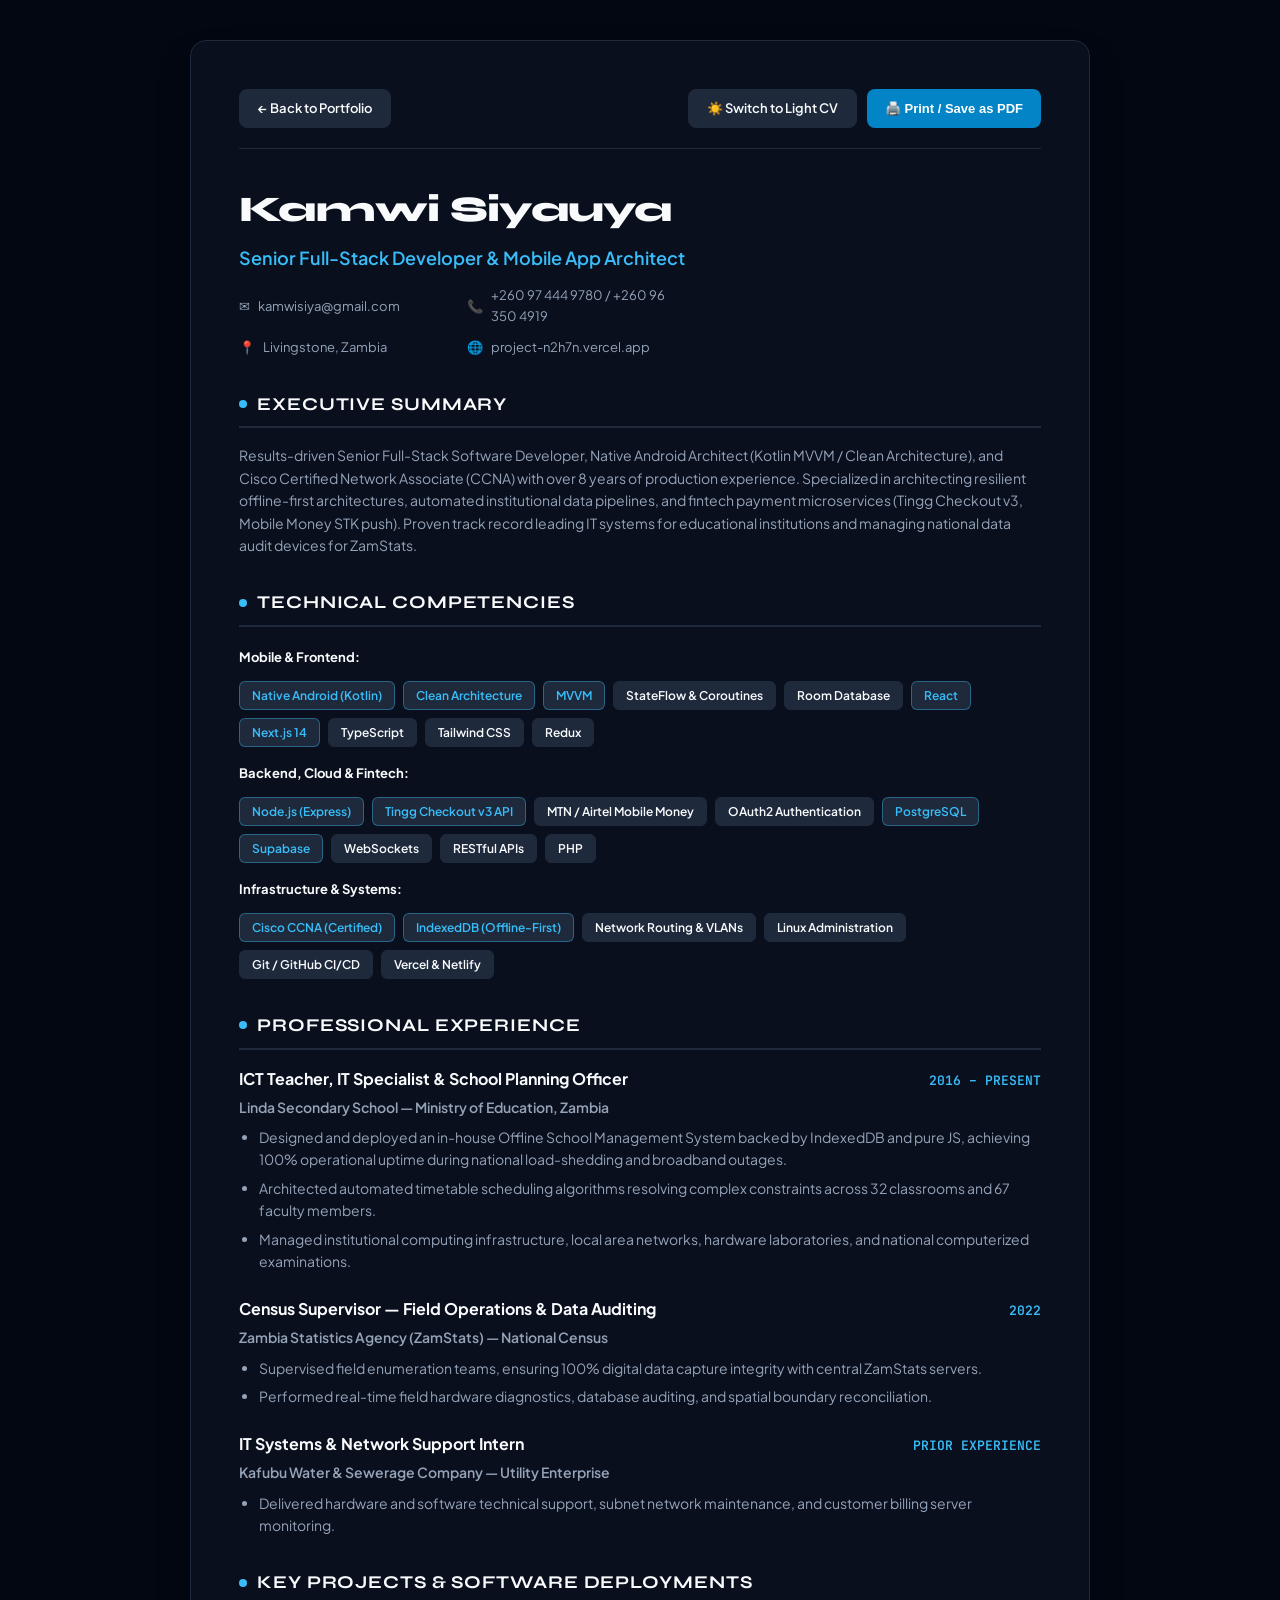
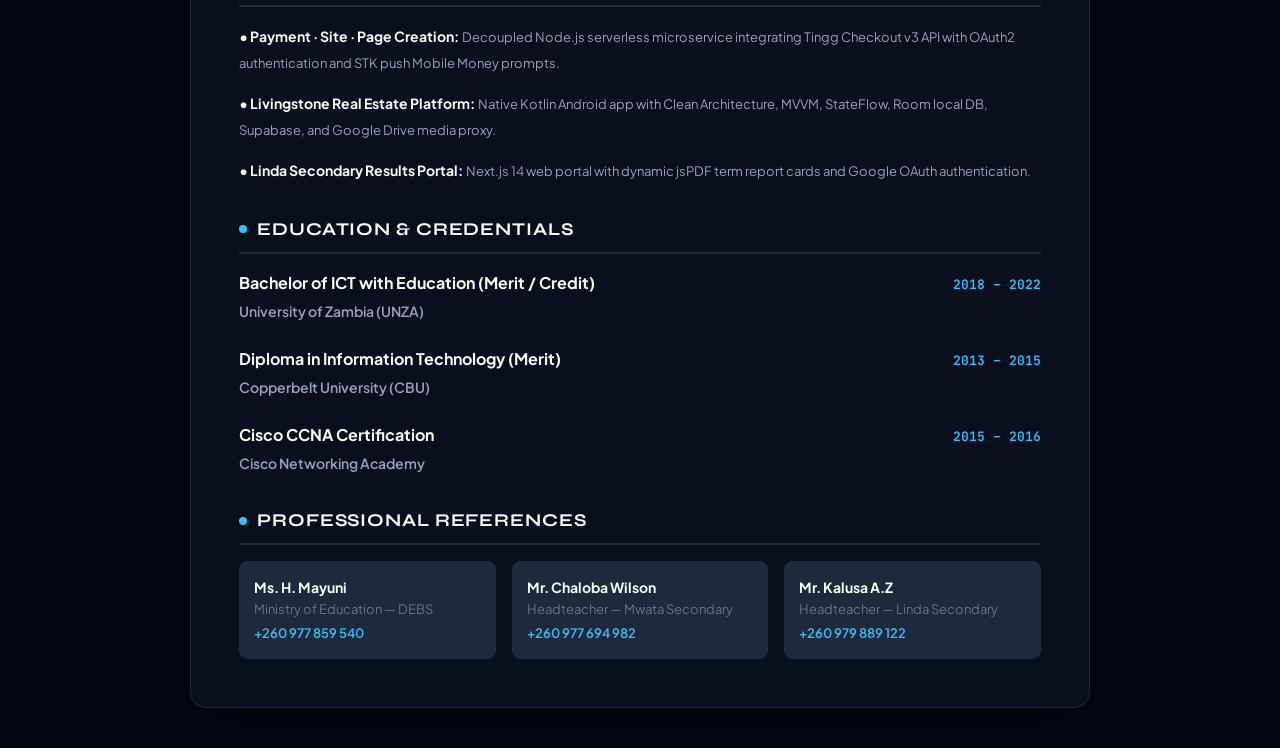
==== cv-dark.html @ 938918e8 "feat: redesign portfolio with dark/light themes, bento grids and filterable projects - add design sy" ====
<!DOCTYPE html>
<html lang="en" data-theme="dark">
<head>
  <meta charset="UTF-8" />
  <meta name="viewport" content="width=device-width, initial-scale=1.0" />
  <title>Executive CV (Dark) | Kamwi Siyauya — Senior Full-Stack Developer</title>
  <link rel="preconnect" href="https://fonts.googleapis.com" />
  <link rel="preconnect" href="https://fonts.gstatic.com" crossorigin />
  <link href="https://fonts.googleapis.com/css2?family=JetBrains+Mono:wght@400;500;600;700&family=Plus+Jakarta+Sans:wght@300;400;500;600;700;800&family=Syne:wght@600;700;800&display=swap" rel="stylesheet" />
  <style>
    :root {
      --bg: #030712;
      --card-bg: #0a0f1d;
      --text-main: #f8fafc;
      --text-sub: #94a3b8;
      --text-muted: #64748b;
      --border: #1e293b;
      --chip-bg: #1e293b;
      --accent: #0284c7;
      --accent-light: #38bdf8;
    }
    * { margin:0; padding:0; box-sizing:border-box; }
    body {
      background: var(--bg);
      color: var(--text-main);
      font-family: 'Plus Jakarta Sans', -apple-system, sans-serif;
      line-height: 1.6;
      padding: 40px 20px;
    }
    .cv-wrapper {
      max-width: 900px;
      margin: 0 auto;
      background: var(--card-bg);
      border: 1px solid var(--border);
      border-radius: 16px;
      padding: 48px;
      box-shadow: 0 20px 40px -15px rgba(0,0,0,0.5);
    }
    .top-actions {
      display: flex;
      justify-content: space-between;
      align-items: center;
      margin-bottom: 32px;
      padding-bottom: 20px;
      border-bottom: 1px solid var(--border);
    }
    .btn {
      display: inline-flex;
      align-items: center;
      gap: 8px;
      padding: 8px 18px;
      font-size: 13px;
      font-weight: 600;
      border-radius: 8px;
      text-decoration: none;
      cursor: pointer;
      transition: all 0.2s;
    }
    .btn-back { background: var(--chip-bg); color: var(--text-main); border: 1px solid var(--border); }
    .btn-print { background: var(--accent); color: #ffffff; border: none; }
    .btn-print:hover { opacity: 0.9; transform: translateY(-1px); }
    
    .cv-header {
      display: flex;
      justify-content: space-between;
      align-items: flex-start;
      flex-wrap: wrap;
      gap: 24px;
      margin-bottom: 32px;
    }
    .cv-name {
      font-family: 'Syne', sans-serif;
      font-size: 36px;
      font-weight: 800;
      letter-spacing: -0.02em;
      color: var(--text-main);
      margin-bottom: 6px;
    }
    .cv-role {
      font-size: 18px;
      font-weight: 600;
      color: var(--accent-light);
      margin-bottom: 12px;
    }
    .contact-grid {
      display: grid;
      grid-template-columns: repeat(auto-fit, minmax(200px, 1fr));
      gap: 10px;
      font-size: 13px;
      color: var(--text-sub);
    }
    .contact-item {
      display: flex;
      align-items: center;
      gap: 8px;
    }
    
    .section-title {
      font-family: 'Syne', sans-serif;
      font-size: 18px;
      font-weight: 700;
      text-transform: uppercase;
      letter-spacing: 0.05em;
      color: var(--text-main);
      border-bottom: 2px solid var(--border);
      padding-bottom: 8px;
      margin: 32px 0 16px;
      display: flex;
      align-items: center;
      gap: 10px;
    }
    .section-title::before {
      content: '';
      display: inline-block;
      width: 8px;
      height: 8px;
      background: var(--accent-light);
      border-radius: 50%;
    }
    
    .job-item, .edu-item {
      margin-bottom: 24px;
    }
    .job-header {
      display: flex;
      justify-content: space-between;
      align-items: baseline;
      flex-wrap: wrap;
      margin-bottom: 4px;
    }
    .job-title {
      font-size: 16px;
      font-weight: 700;
      color: var(--text-main);
    }
    .job-period {
      font-size: 13px;
      font-family: 'JetBrains Mono', monospace;
      color: var(--accent-light);
      font-weight: 600;
    }
    .job-company {
      font-size: 14px;
      font-weight: 600;
      color: var(--text-sub);
      margin-bottom: 8px;
    }
    .job-bullets {
      padding-left: 20px;
      font-size: 14px;
      color: var(--text-sub);
    }
    .job-bullets li { margin-bottom: 6px; }

    .skills-cluster {
      display: flex;
      flex-wrap: wrap;
      gap: 8px;
      margin-top: 12px;
    }
    .skill-badge {
      background: var(--chip-bg);
      border: 1px solid var(--border);
      color: var(--text-main);
      padding: 4px 12px;
      border-radius: 6px;
      font-size: 12px;
      font-weight: 600;
    }
    .skill-badge.highlight {
      border-color: rgba(56, 189, 248, 0.4);
      color: var(--accent-light);
    }

    .ref-cols {
      display: grid;
      grid-template-columns: repeat(auto-fit, minmax(240px, 1fr));
      gap: 16px;
    }
    .ref-box {
      background: var(--chip-bg);
      border: 1px solid var(--border);
      border-radius: 8px;
      padding: 14px;
      font-size: 13px;
    }
    .ref-box strong { color: var(--text-main); display: block; font-size: 14px; }
    .ref-box span { color: var(--text-muted); display: block; margin-bottom: 4px; }

    @media print {
      body { background: #ffffff !important; color: #000000 !important; padding: 0 !important; }
      .cv-wrapper { border: none !important; box-shadow: none !important; padding: 0 !important; max-width: 100% !important; }
      .top-actions { display: none !important; }
      .section-title { border-color: #cbd5e1 !important; color: #0f172a !important; }
      .skill-badge { border: 1px solid #cbd5e1 !important; color: #000 !important; background: transparent !important; }
    }
  </style>
</head>
<body>
  <div class="cv-wrapper">
    <div class="top-actions">
      <a href="index.html" class="btn btn-back">← Back to Portfolio</a>
      <div style="display:flex; gap:10px;">
        <a href="cv-light.html" class="btn btn-back">
          ☀️ Switch to Light CV
        </a>
        <button onclick="window.print()" class="btn btn-print">🖨️ Print / Save as PDF</button>
      </div>
    </div>

    <header class="cv-header">
      <div>
        <h1 class="cv-name">Kamwi Siyauya</h1>
        <div class="cv-role">Senior Full-Stack Developer &amp; Mobile App Architect</div>
        <div class="contact-grid">
          <div class="contact-item"><span>✉</span> kamwisiya@gmail.com</div>
          <div class="contact-item"><span>📞</span> +260 97 444 9780 / +260 96 350 4919</div>
          <div class="contact-item"><span>📍</span> Livingstone, Zambia</div>
          <div class="contact-item"><span>🌐</span> project-n2h7n.vercel.app</div>
        </div>
      </div>
    </header>

    <div class="section-title">Executive Summary</div>
    <p style="font-size:14px; color:var(--text-sub);">
      Results-driven Senior Full-Stack Software Developer, Native Android Architect (Kotlin MVVM / Clean Architecture), and Cisco Certified Network Associate (CCNA) with over 8 years of production experience. Specialized in architecting resilient offline-first architectures, automated institutional data pipelines, and fintech payment microservices (Tingg Checkout v3, Mobile Money STK push). Proven track record leading IT systems for educational institutions and managing national data audit devices for ZamStats.
    </p>

    <div class="section-title">Technical Competencies</div>
    <div style="margin-bottom:12px;">
      <strong style="font-size:13px; color:var(--text-main);">Mobile &amp; Frontend:</strong>
      <div class="skills-cluster">
        <span class="skill-badge highlight">Native Android (Kotlin)</span>
        <span class="skill-badge highlight">Clean Architecture</span>
        <span class="skill-badge highlight">MVVM</span>
        <span class="skill-badge">StateFlow &amp; Coroutines</span>
        <span class="skill-badge">Room Database</span>
        <span class="skill-badge highlight">React</span>
        <span class="skill-badge highlight">Next.js 14</span>
        <span class="skill-badge">TypeScript</span>
        <span class="skill-badge">Tailwind CSS</span>
        <span class="skill-badge">Redux</span>
      </div>
    </div>

    <div style="margin-bottom:12px;">
      <strong style="font-size:13px; color:var(--text-main);">Backend, Cloud &amp; Fintech:</strong>
      <div class="skills-cluster">
        <span class="skill-badge highlight">Node.js (Express)</span>
        <span class="skill-badge highlight">Tingg Checkout v3 API</span>
        <span class="skill-badge">MTN / Airtel Mobile Money</span>
        <span class="skill-badge">OAuth2 Authentication</span>
        <span class="skill-badge highlight">PostgreSQL</span>
        <span class="skill-badge highlight">Supabase</span>
        <span class="skill-badge">WebSockets</span>
        <span class="skill-badge">RESTful APIs</span>
        <span class="skill-badge">PHP</span>
      </div>
    </div>

    <div>
      <strong style="font-size:13px; color:var(--text-main);">Infrastructure &amp; Systems:</strong>
      <div class="skills-cluster">
        <span class="skill-badge highlight">Cisco CCNA (Certified)</span>
        <span class="skill-badge highlight">IndexedDB (Offline-First)</span>
        <span class="skill-badge">Network Routing &amp; VLANs</span>
        <span class="skill-badge">Linux Administration</span>
        <span class="skill-badge">Git / GitHub CI/CD</span>
        <span class="skill-badge">Vercel &amp; Netlify</span>
      </div>
    </div>

    <div class="section-title">Professional Experience</div>

    <div class="job-item">
      <div class="job-header">
        <span class="job-title">ICT Teacher, IT Specialist &amp; School Planning Officer</span>
        <span class="job-period">2016 – PRESENT</span>
      </div>
      <div class="job-company">Linda Secondary School — Ministry of Education, Zambia</div>
      <ul class="job-bullets">
        <li>Designed and deployed an in-house Offline School Management System backed by IndexedDB and pure JS, achieving 100% operational uptime during national load-shedding and broadband outages.</li>
        <li>Architected automated timetable scheduling algorithms resolving complex constraints across 32 classrooms and 67 faculty members.</li>
        <li>Managed institutional computing infrastructure, local area networks, hardware laboratories, and national computerized examinations.</li>
      </ul>
    </div>

    <div class="job-item">
      <div class="job-header">
        <span class="job-title">Census Supervisor — Field Operations &amp; Data Auditing</span>
        <span class="job-period">2022</span>
      </div>
      <div class="job-company">Zambia Statistics Agency (ZamStats) — National Census</div>
      <ul class="job-bullets">
        <li>Supervised field enumeration teams, ensuring 100% digital data capture integrity with central ZamStats servers.</li>
        <li>Performed real-time field hardware diagnostics, database auditing, and spatial boundary reconciliation.</li>
      </ul>
    </div>

    <div class="job-item">
      <div class="job-header">
        <span class="job-title">IT Systems &amp; Network Support Intern</span>
        <span class="job-period">PRIOR EXPERIENCE</span>
      </div>
      <div class="job-company">Kafubu Water &amp; Sewerage Company — Utility Enterprise</div>
      <ul class="job-bullets">
        <li>Delivered hardware and software technical support, subnet network maintenance, and customer billing server monitoring.</li>
      </ul>
    </div>

    <div class="section-title">Key Projects &amp; Software Deployments</div>
    
    <div style="margin-bottom:16px;">
      <strong style="color:var(--text-main); font-size:14px;">• Payment · Site · Page Creation:</strong>
      <span style="color:var(--text-sub); font-size:13px;"> Decoupled Node.js serverless microservice integrating Tingg Checkout v3 API with OAuth2 authentication and STK push Mobile Money prompts.</span>
    </div>
    <div style="margin-bottom:16px;">
      <strong style="color:var(--text-main); font-size:14px;">• Livingstone Real Estate Platform:</strong>
      <span style="color:var(--text-sub); font-size:13px;"> Native Kotlin Android app with Clean Architecture, MVVM, StateFlow, Room local DB, Supabase, and Google Drive media proxy.</span>
    </div>
    <div style="margin-bottom:16px;">
      <strong style="color:var(--text-main); font-size:14px;">• Linda Secondary Results Portal:</strong>
      <span style="color:var(--text-sub); font-size:13px;"> Next.js 14 web portal with dynamic jsPDF term report cards and Google OAuth authentication.</span>
    </div>

    <div class="section-title">Education &amp; Credentials</div>

    <div class="edu-item">
      <div class="job-header">
        <span class="job-title">Bachelor of ICT with Education (Merit / Credit)</span>
        <span class="job-period">2018 – 2022</span>
      </div>
      <div class="job-company">University of Zambia (UNZA)</div>
    </div>

    <div class="edu-item">
      <div class="job-header">
        <span class="job-title">Diploma in Information Technology (Merit)</span>
        <span class="job-period">2013 – 2015</span>
      </div>
      <div class="job-company">Copperbelt University (CBU)</div>
    </div>

    <div class="edu-item">
      <div class="job-header">
        <span class="job-title">Cisco CCNA Certification</span>
        <span class="job-period">2015 – 2016</span>
      </div>
      <div class="job-company">Cisco Networking Academy</div>
    </div>

    <div class="section-title">Professional References</div>
    <div class="ref-cols">
      <div class="ref-box">
        <strong>Ms. H. Mayuni</strong>
        <span>Ministry of Education — DEBS</span>
        <div style="color:var(--accent-light); font-weight:600;">+260 977 859 540</div>
      </div>
      <div class="ref-box">
        <strong>Mr. Chaloba Wilson</strong>
        <span>Headteacher — Mwata Secondary</span>
        <div style="color:var(--accent-light); font-weight:600;">+260 977 694 982</div>
      </div>
      <div class="ref-box">
        <strong>Mr. Kalusa A.Z</strong>
        <span>Headteacher — Linda Secondary</span>
        <div style="color:var(--accent-light); font-weight:600;">+260 979 889 122</div>
      </div>
    </div>
  </div>
</body>
</html>
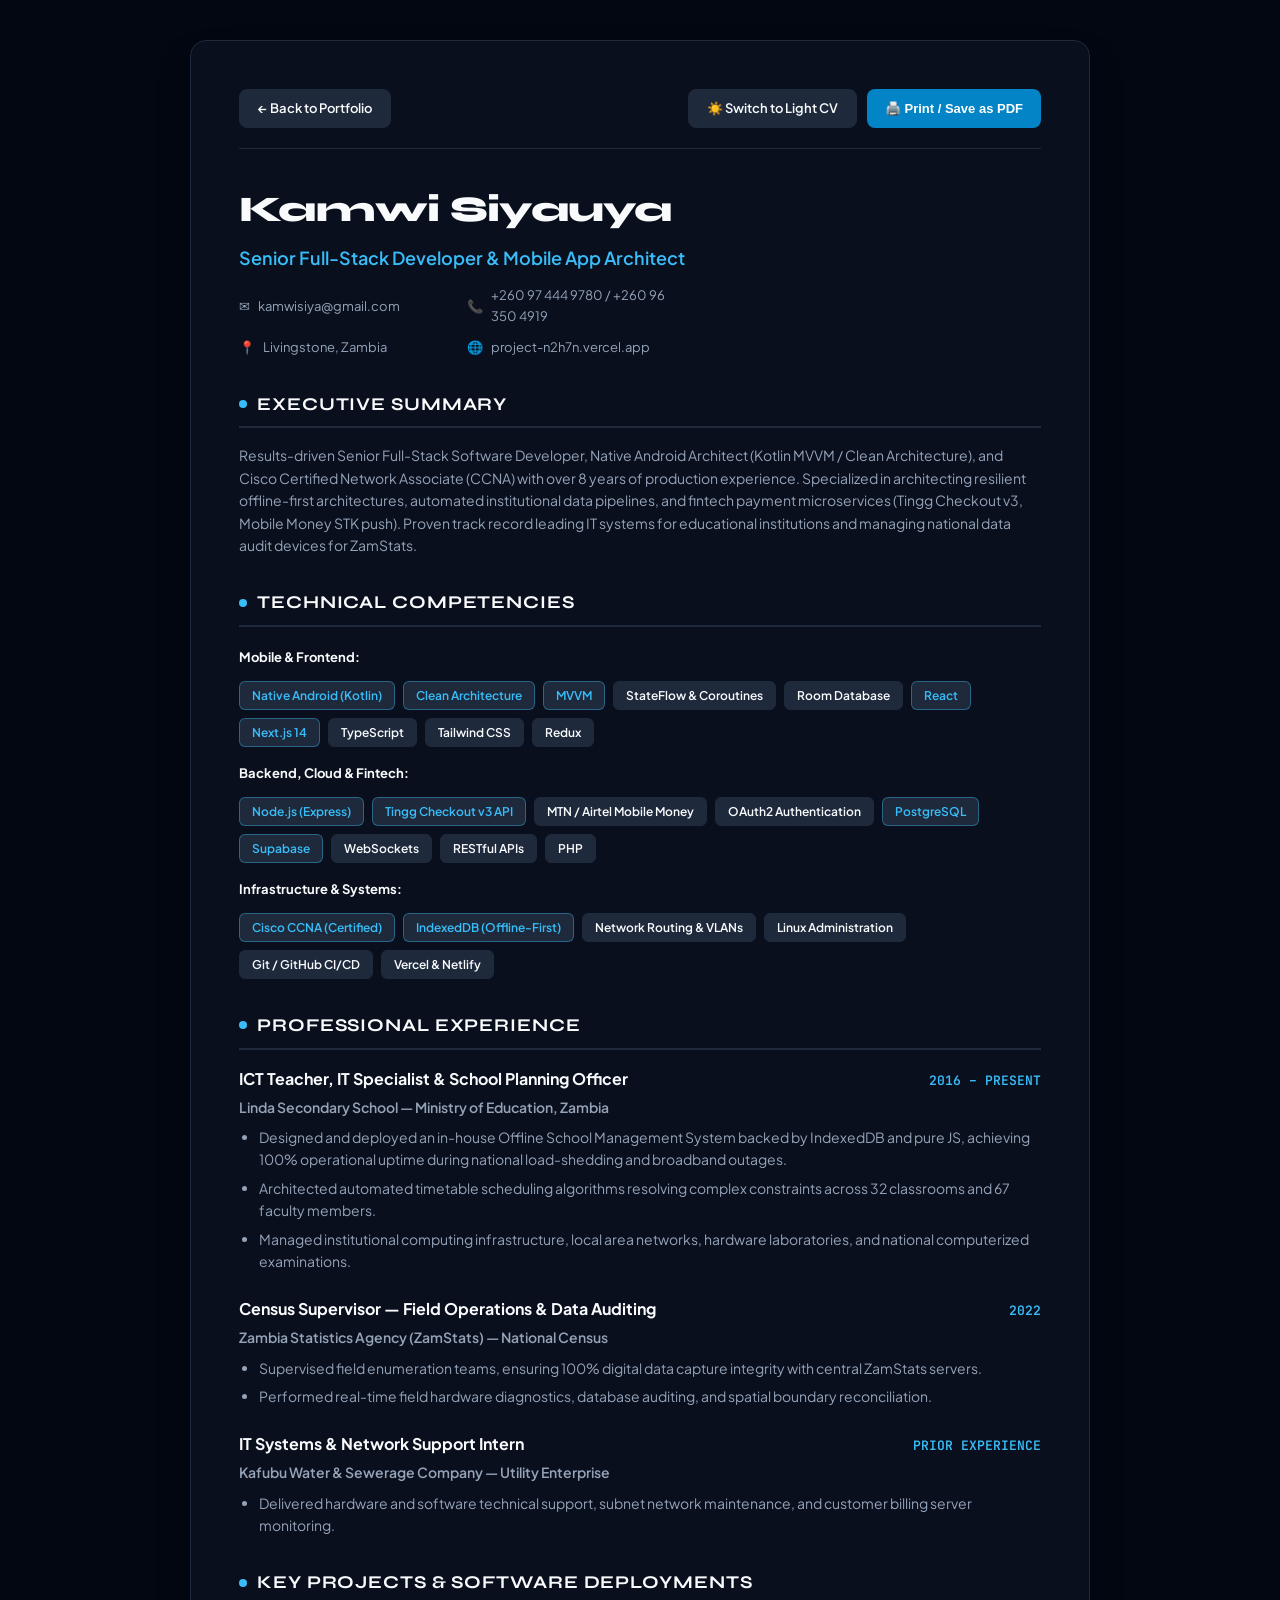
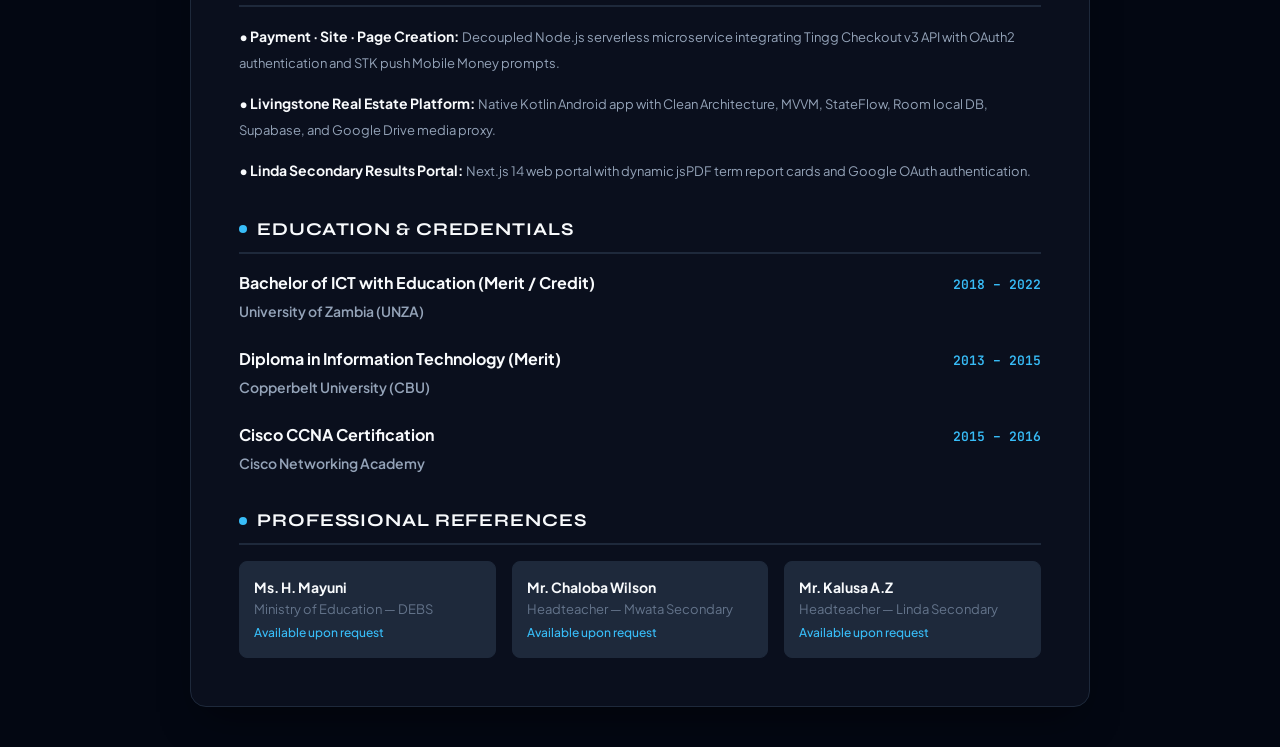
==== commit 536efe93: "fix: remove reference phone numbers, de-duplicate CV CTAs, flatten card-nesting" ====
--- a/cv-dark.html
+++ b/cv-dark.html
@@ -354,17 +354,17 @@
       <div class="ref-box">
         <strong>Ms. H. Mayuni</strong>
         <span>Ministry of Education — DEBS</span>
-        <div style="color:var(--accent-light); font-weight:600;">+260 977 859 540</div>
+        <div style="color:var(--accent-light); font-weight:500; font-size:12px;">Available upon request</div>
       </div>
       <div class="ref-box">
         <strong>Mr. Chaloba Wilson</strong>
         <span>Headteacher — Mwata Secondary</span>
-        <div style="color:var(--accent-light); font-weight:600;">+260 977 694 982</div>
+        <div style="color:var(--accent-light); font-weight:500; font-size:12px;">Available upon request</div>
       </div>
       <div class="ref-box">
         <strong>Mr. Kalusa A.Z</strong>
         <span>Headteacher — Linda Secondary</span>
-        <div style="color:var(--accent-light); font-weight:600;">+260 979 889 122</div>
+        <div style="color:var(--accent-light); font-weight:500; font-size:12px;">Available upon request</div>
       </div>
     </div>
   </div>
